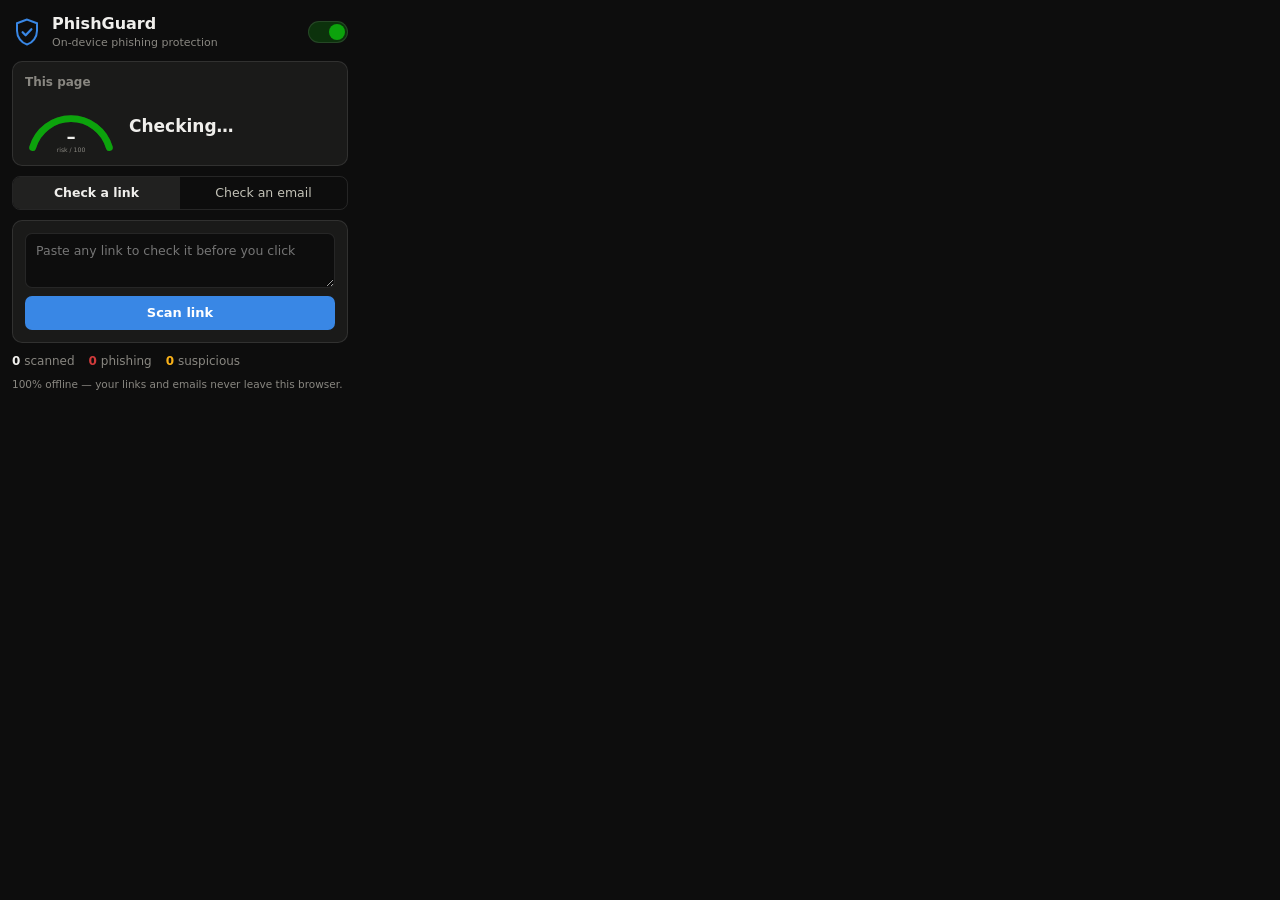
==== extension/popup/popup.html @ 84d8d23d "v1.1: Chrome extension with fully on-device ML — PhishGuard becomes a real product - phishguard/expo" ====
<!DOCTYPE html>
<html lang="en">
<head>
<meta charset="UTF-8">
<title>PhishGuard</title>
<link rel="stylesheet" href="popup.css">
</head>
<body>

<header>
  <div class="brand">
    <svg viewBox="0 0 24 24" aria-hidden="true">
      <path d="M12 2 4 5v6c0 5 3.4 9.7 8 11 4.6-1.3 8-6 8-11V5l-8-3z" fill="none" stroke="currentColor" stroke-width="1.6"/>
      <path d="M8.5 12.2l2.4 2.4 4.6-4.8" fill="none" stroke="currentColor" stroke-width="1.8" stroke-linecap="round" stroke-linejoin="round"/>
    </svg>
    <div>
      <h1>PhishGuard</h1>
      <p>On-device phishing protection</p>
    </div>
  </div>
  <label class="switch" title="Turn protection on or off">
    <input type="checkbox" id="toggle" checked>
    <span class="slider"></span>
  </label>
</header>

<section id="page-card" class="card">
  <h2>This page</h2>
  <div id="page-verdict" class="verdict-row">
    <svg class="dial" viewBox="0 0 120 70">
      <path d="M10 62 A 52 52 0 0 1 110 62" fill="none" stroke="#2c2c2a" stroke-width="9" stroke-linecap="round"/>
      <path id="dial-arc" d="M10 62 A 52 52 0 0 1 110 62" fill="none" stroke="#0ca30c" stroke-width="9" stroke-linecap="round"/>
      <text id="dial-num" x="60" y="56" text-anchor="middle">–</text>
      <text x="60" y="68" text-anchor="middle" class="dial-cap">risk / 100</text>
    </svg>
    <div class="verdict-text">
      <strong id="page-label">Checking…</strong>
      <span id="page-host" class="mono"></span>
    </div>
  </div>
  <ul id="page-reasons" class="reasons"></ul>
</section>

<nav class="tabs">
  <button id="tab-link" class="active">Check a link</button>
  <button id="tab-email">Check an email</button>
</nav>

<section id="pane-link" class="card pane">
  <textarea id="link-input" rows="2" class="mono" spellcheck="false"
    placeholder="Paste any link to check it before you click"></textarea>
  <button id="scan-link" class="primary">Scan link</button>
</section>

<section id="pane-email" class="card pane" hidden>
  <input id="email-subject" type="text" placeholder="Subject">
  <textarea id="email-body" rows="4" placeholder="Paste the suspicious email text"></textarea>
  <input id="email-sender" type="text" class="mono" placeholder="Sender (optional)">
  <button id="scan-email" class="primary">Scan email</button>
</section>

<section id="scan-result" class="card" hidden>
  <div class="verdict-row compact">
    <span id="result-icon" class="icon"></span>
    <div class="verdict-text">
      <strong id="result-label"></strong>
      <span id="result-score"></span>
    </div>
  </div>
  <ul id="result-reasons" class="reasons"></ul>
</section>

<footer>
  <div class="stats">
    <span><b id="s-scans">0</b> scanned</span>
    <span class="crit"><b id="s-phish">0</b> phishing</span>
    <span class="warn"><b id="s-susp">0</b> suspicious</span>
  </div>
  <p class="privacy">100% offline — your links and emails never leave this browser.</p>
</footer>

<script src="popup.js" type="module"></script>
</body>
</html>
---- extension/popup/popup.css ----
:root {
  color-scheme: dark;
  --page: #0d0d0d;
  --surface: #1a1a19;
  --surface-2: #212120;
  --ink: #f0efec;
  --ink-2: #c3c2b7;
  --muted: #898781;
  --border: rgba(255, 255, 255, 0.10);
  --accent: #3987e5;
  --good: #0ca30c;
  --warn: #fab219;
  --crit: #d03b3b;
  --mono: ui-monospace, Menlo, Consolas, monospace;
}
* { box-sizing: border-box; }
body {
  width: 360px; margin: 0; padding: 12px;
  background: var(--page); color: var(--ink);
  font: 13.5px/1.45 system-ui, -apple-system, "Segoe UI", sans-serif;
}
h1, h2 { margin: 0; }
.mono { font-family: var(--mono); }

header { display: flex; align-items: center; justify-content: space-between; margin-bottom: 10px; }
.brand { display: flex; gap: 10px; align-items: center; }
.brand svg { width: 30px; height: 30px; color: var(--accent); }
.brand h1 { font-size: 16px; }
.brand p { margin: 0; font-size: 11px; color: var(--muted); }

.switch { position: relative; width: 40px; height: 22px; flex: none; }
.switch input { opacity: 0; width: 0; height: 0; }
.slider {
  position: absolute; inset: 0; border-radius: 999px;
  background: var(--surface-2); border: 1px solid var(--border);
  transition: background 0.15s;
}
.slider::before {
  content: ""; position: absolute; width: 16px; height: 16px; left: 2px; top: 2px;
  border-radius: 50%; background: var(--muted); transition: transform 0.15s, background 0.15s;
}
.switch input:checked + .slider { background: rgba(12, 163, 12, 0.25); }
.switch input:checked + .slider::before { transform: translateX(18px); background: var(--good); }
.switch input:focus-visible + .slider { outline: 2px solid var(--accent); }

.card {
  background: var(--surface); border: 1px solid var(--border);
  border-radius: 10px; padding: 12px; margin-bottom: 10px;
}
.card h2 { font-size: 12px; color: var(--muted); font-weight: 600; margin-bottom: 8px; }

.verdict-row { display: flex; align-items: center; gap: 12px; }
.dial { width: 92px; flex: none; }
#dial-num { font-size: 24px; font-weight: 700; fill: var(--ink); }
.dial-cap { font-size: 8px; fill: var(--muted); }
.verdict-text { min-width: 0; }
.verdict-text strong { font-size: 17px; display: block; }
.verdict-text span { font-size: 11.5px; color: var(--muted); overflow-wrap: anywhere; }
.v-safe strong { color: var(--good); }
.v-suspicious strong { color: var(--warn); }
.v-phishing strong { color: var(--crit); }

.reasons { list-style: none; margin: 10px 0 0; padding: 0; display: flex; flex-direction: column; gap: 5px; }
.reasons:empty { margin: 0; }
.reasons li {
  font-size: 12px; color: var(--ink-2);
  padding: 5px 8px 5px 10px; border-left: 3px solid var(--muted);
  background: var(--surface-2); border-radius: 0 5px 5px 0;
}
.reasons li.sev-high { border-left-color: var(--crit); }
.reasons li.sev-medium { border-left-color: var(--warn); }
.reasons li.sev-low { border-left-color: var(--accent); }
.reasons li.sev-info { border-left-color: var(--good); }

.tabs { display: flex; gap: 0; border: 1px solid var(--border); border-radius: 8px; overflow: hidden; margin-bottom: 10px; }
.tabs button {
  flex: 1; background: transparent; color: var(--ink-2); border: 0;
  padding: 7px 0; font: inherit; font-size: 12.5px; cursor: pointer;
}
.tabs button.active { background: var(--surface-2); color: var(--ink); font-weight: 600; }

.pane { display: flex; flex-direction: column; gap: 8px; }
.pane[hidden] { display: none; }
.pane input, .pane textarea {
  background: var(--page); color: var(--ink);
  border: 1px solid var(--border); border-radius: 7px;
  padding: 8px 10px; font: inherit; font-size: 12.5px; resize: vertical;
}
.pane input:focus-visible, .pane textarea:focus-visible { outline: 2px solid var(--accent); }

.primary {
  background: var(--accent); color: #fff; border: 0; border-radius: 7px;
  padding: 8px 0; font: inherit; font-size: 13px; font-weight: 650; cursor: pointer;
}
.primary:hover { filter: brightness(1.1); }
.primary[disabled] { opacity: 0.6; }

.compact .icon { font-size: 22px; }
#scan-result .verdict-text strong { font-size: 15px; }
#scan-result .verdict-text span { font-size: 12px; color: var(--ink-2); }

footer { margin-top: 2px; }
.stats { display: flex; gap: 14px; font-size: 12px; color: var(--muted); }
.stats b { color: var(--ink); font-weight: 650; }
.stats .crit b { color: var(--crit); }
.stats .warn b { color: var(--warn); }
.privacy { margin: 6px 0 0; font-size: 10.5px; color: var(--muted); }
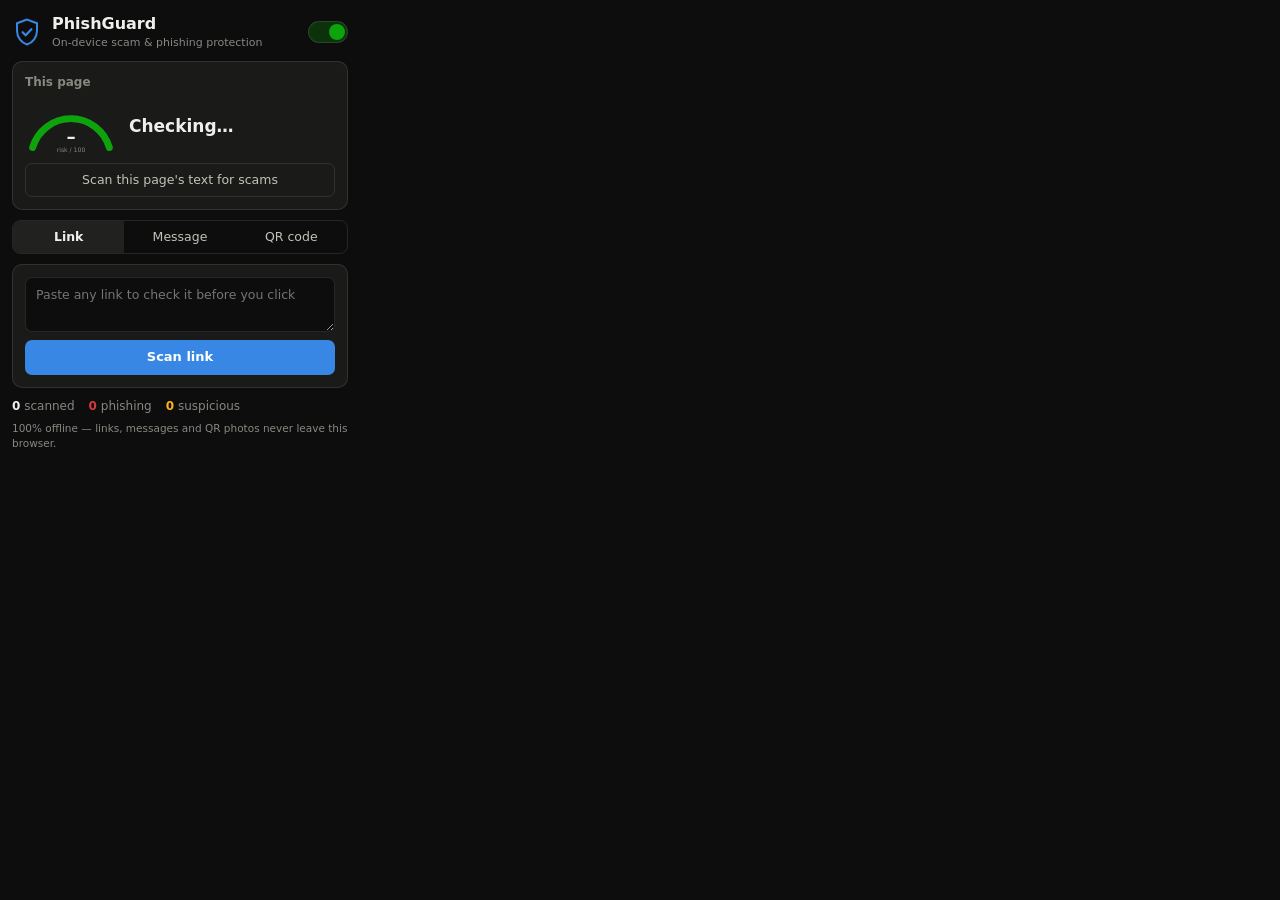
==== commit bf76c51f: "v3.0.0 Scam Shield: beyond links — the scams that actually cost money New protections, all fully on-" ====
--- a/extension/popup/popup.html
+++ b/extension/popup/popup.html
@@ -15,7 +15,7 @@
     </svg>
     <div>
       <h1>PhishGuard</h1>
-      <p>On-device phishing protection</p>
+      <p>On-device scam &amp; phishing protection</p>
     </div>
   </div>
   <label class="switch" title="Turn protection on or off">
@@ -39,11 +39,13 @@
     </div>
   </div>
   <ul id="page-reasons" class="reasons"></ul>
+  <button id="scan-page" class="ghost-btn">Scan this page's text for scams</button>
 </section>
 
 <nav class="tabs">
-  <button id="tab-link" class="active">Check a link</button>
-  <button id="tab-email">Check an email</button>
+  <button id="tab-link" class="active">Link</button>
+  <button id="tab-msg">Message</button>
+  <button id="tab-qr">QR code</button>
 </nav>
 
 <section id="pane-link" class="card pane">
@@ -52,11 +54,21 @@
   <button id="scan-link" class="primary">Scan link</button>
 </section>
 
-<section id="pane-email" class="card pane" hidden>
-  <input id="email-subject" type="text" placeholder="Subject">
-  <textarea id="email-body" rows="4" placeholder="Paste the suspicious email text"></textarea>
-  <input id="email-sender" type="text" class="mono" placeholder="Sender (optional)">
-  <button id="scan-email" class="primary">Scan email</button>
+<section id="pane-msg" class="card pane" hidden>
+  <textarea id="msg-body" rows="5"
+    placeholder="Paste any suspicious SMS, WhatsApp message, or email here"></textarea>
+  <input id="msg-sender" type="text" class="mono" placeholder="Sender (optional — number or email)">
+  <button id="scan-msg" class="primary">Analyze message</button>
+</section>
+
+<section id="pane-qr" class="card pane" hidden>
+  <label for="qr-file" class="drop">
+    <strong>Check a QR before you pay</strong>
+    <span>Tap to choose a photo or screenshot of the QR code.
+      Decoded and checked on your device — never uploaded.</span>
+  </label>
+  <input id="qr-file" type="file" accept="image/*" hidden>
+  <canvas id="qr-canvas" hidden></canvas>
 </section>
 
 <section id="scan-result" class="card" hidden>
@@ -67,7 +79,12 @@
       <span id="result-score"></span>
     </div>
   </div>
+  <p id="result-detail" class="detail" hidden></p>
   <ul id="result-reasons" class="reasons"></ul>
+  <div id="advice" class="advice" hidden>
+    <h3>What you should do</h3>
+    <ul id="advice-list"></ul>
+  </div>
 </section>
 
 <footer>
@@ -76,9 +93,10 @@
     <span class="crit"><b id="s-phish">0</b> phishing</span>
     <span class="warn"><b id="s-susp">0</b> suspicious</span>
   </div>
-  <p class="privacy">100% offline — your links and emails never leave this browser.</p>
+  <p class="privacy">100% offline — links, messages and QR photos never leave this browser.</p>
 </footer>
 
+<script src="../lib/jsQR.js"></script>
 <script src="popup.js" type="module"></script>
 </body>
 </html>
--- a/extension/popup/popup.css
+++ b/extension/popup/popup.css
@@ -99,6 +99,34 @@
 #scan-result .verdict-text strong { font-size: 15px; }
 #scan-result .verdict-text span { font-size: 12px; color: var(--ink-2); }
 
+.ghost-btn {
+  margin-top: 10px; width: 100%;
+  background: transparent; color: var(--ink-2);
+  border: 1px solid var(--border); border-radius: 7px;
+  padding: 7px 0; font: inherit; font-size: 12.5px; cursor: pointer;
+}
+.ghost-btn:hover { color: var(--ink); border-color: var(--muted); }
+.ghost-btn[disabled] { opacity: 0.6; }
+
+.drop {
+  display: flex; flex-direction: column; gap: 6px; text-align: center;
+  border: 1.5px dashed var(--border); border-radius: 9px;
+  padding: 22px 14px; cursor: pointer; color: var(--ink-2);
+}
+.drop:hover { border-color: var(--accent); color: var(--ink); }
+.drop strong { font-size: 14px; color: var(--ink); }
+.drop span { font-size: 12px; color: var(--muted); }
+
+.detail { margin: 8px 0 0; font-size: 12px; color: var(--muted); overflow-wrap: anywhere; }
+
+.advice {
+  margin-top: 12px; border: 1px solid var(--border); border-radius: 8px;
+  background: var(--surface-2); padding: 10px 12px;
+}
+.advice h3 { font-size: 12px; color: var(--warn); font-weight: 650; margin: 0 0 6px; }
+.advice ul { margin: 0; padding-left: 16px; display: flex; flex-direction: column; gap: 5px; }
+.advice li { font-size: 12.5px; color: var(--ink-2); }
+
 footer { margin-top: 2px; }
 .stats { display: flex; gap: 14px; font-size: 12px; color: var(--muted); }
 .stats b { color: var(--ink); font-weight: 650; }
